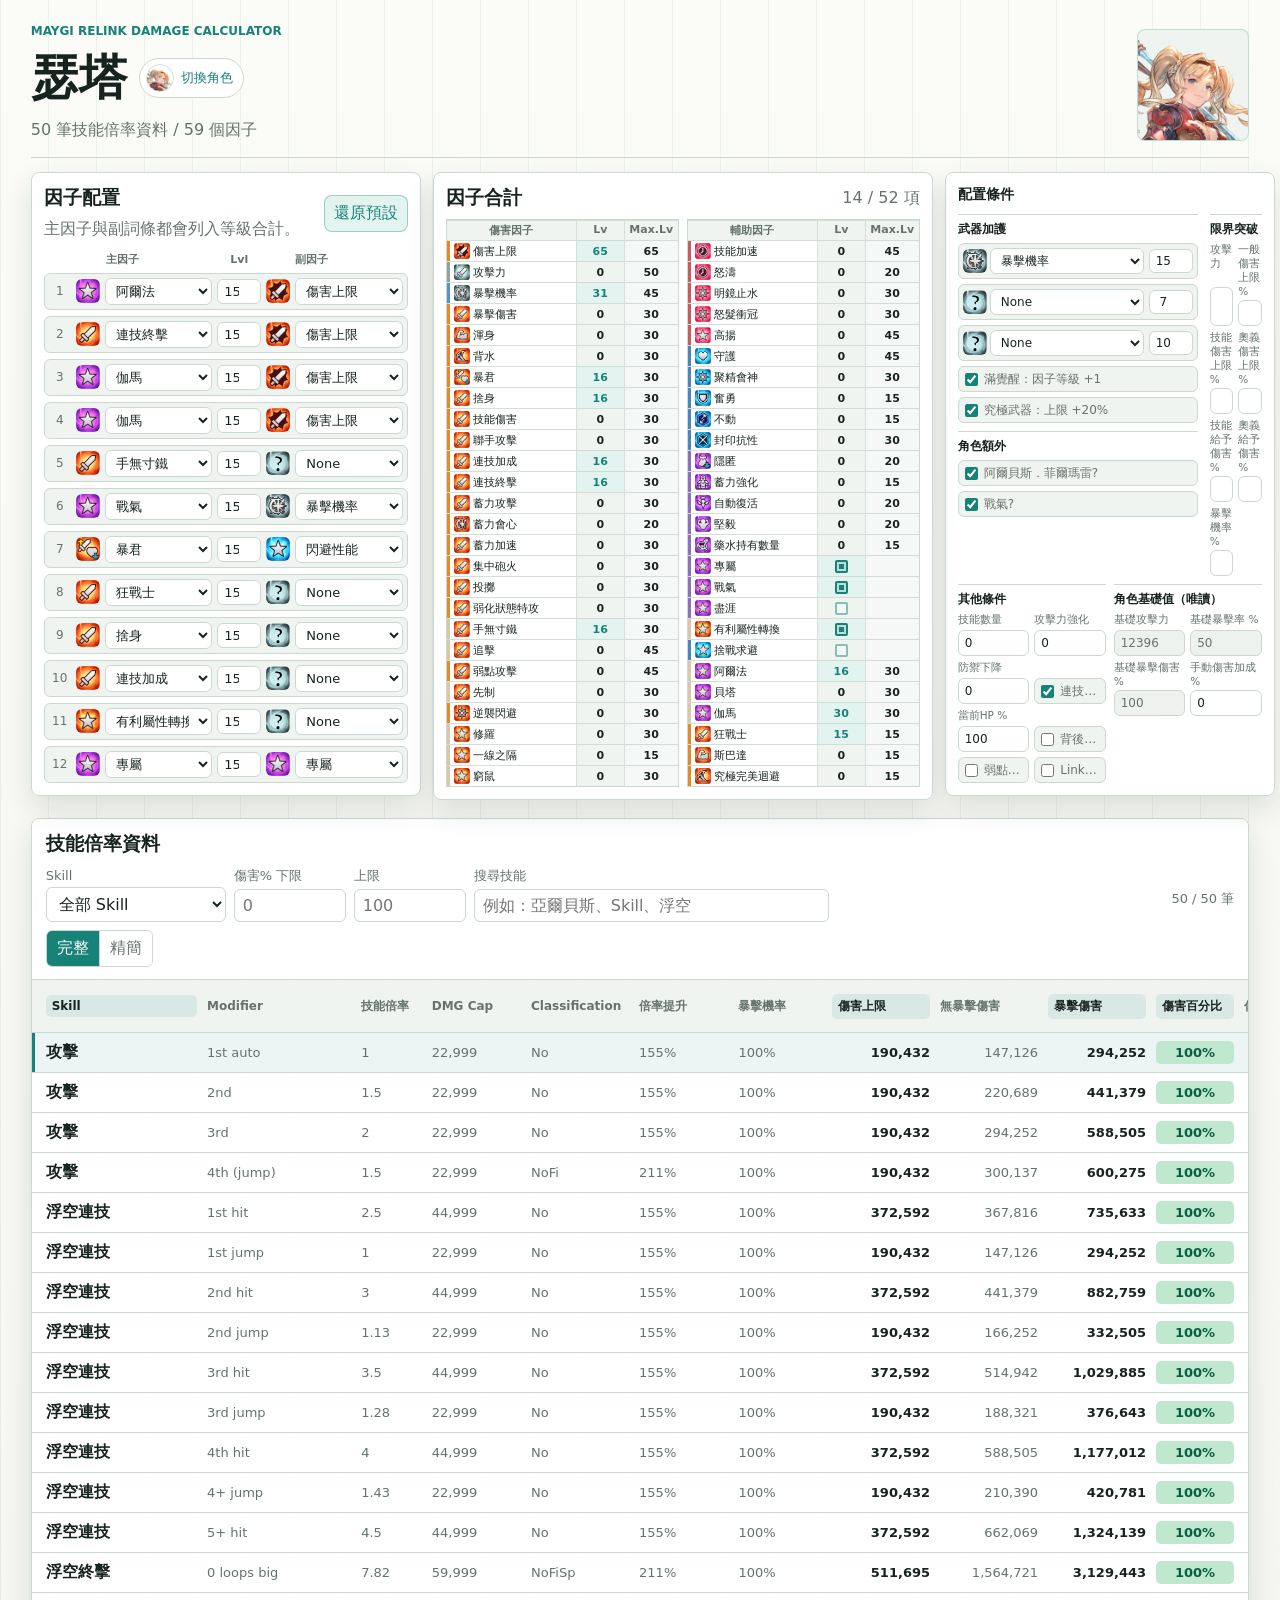
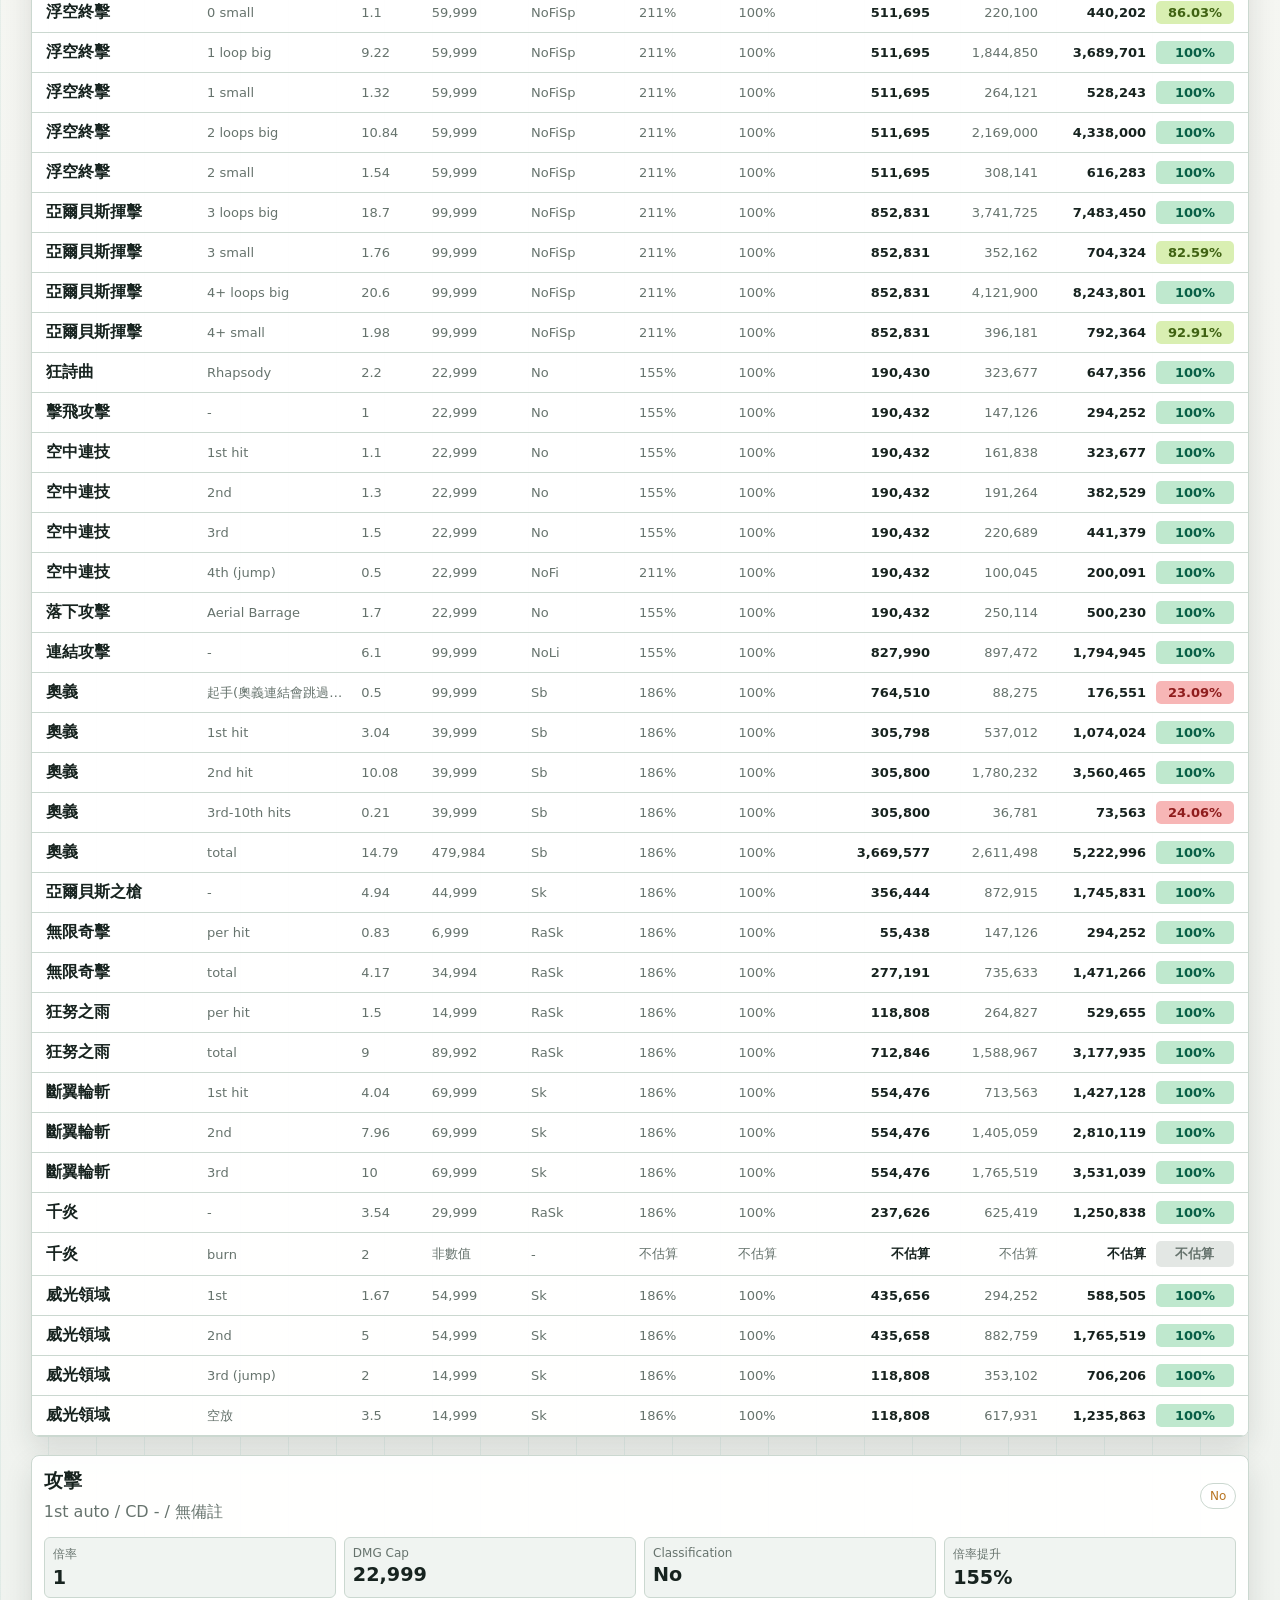
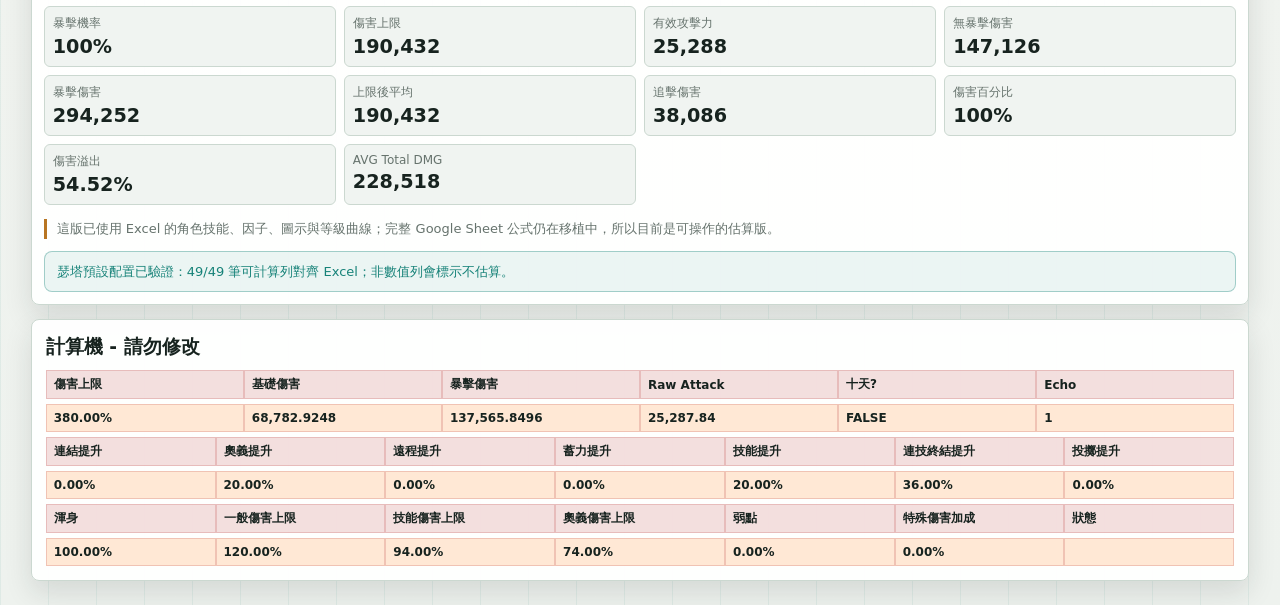
==== index.html @ 7deecaf3 "Initial Relink damage calculator" ====
<!doctype html>
<html lang="zh-Hant">
  <head>
    <meta charset="utf-8" />
    <meta name="viewport" content="width=device-width, initial-scale=1" />
    <title>Relink 傷害計算</title>
    <link rel="stylesheet" href="./styles.css" />
  </head>
  <body>
    <div class="app">
      <main class="main">
        <section class="character-hero">
          <div>
            <p id="sourceMeta" class="eyebrow">Damage Calculator</p>
            <div class="character-title-row">
              <h2 id="characterName">角色</h2>
              <div class="character-picker">
                <button id="characterPickerButton" type="button" aria-expanded="false" aria-haspopup="listbox"></button>
                <div id="characterPickerMenu" class="character-picker-menu" role="listbox"></div>
              </div>
            </div>
            <p id="characterMeta" class="muted"></p>
          </div>
          <img id="characterAvatar" class="hero-avatar" alt="" />
        </section>

        <section class="layout">
          <section class="panel build-panel">
            <div class="panel-head">
              <div>
                <h3>因子配置</h3>
                <p>主因子與副詞條都會列入等級合計。</p>
              </div>
              <button id="resetBuildButton" type="button">還原預設</button>
            </div>
            <div id="sigilSlots" class="sigil-slots"></div>
          </section>

          <section class="panel side-panel">
            <div class="panel-head">
              <h3>配置條件</h3>
            </div>

            <div class="config-column">
              <div class="subsection">
                <h4>武器加護</h4>
                <div id="weaponGrid" class="weapon-grid"></div>
              </div>

              <div class="subsection">
                <h4>角色額外</h4>
                <div id="characterExtraGrid" class="toggle-grid"></div>
              </div>
            </div>

            <div class="config-column">
              <div class="subsection">
                <h4>限界突破</h4>
                <div id="limitBreakGrid" class="form-grid compact"></div>
              </div>
            </div>

            <div class="config-column">
              <div class="subsection">
                <h4>其他條件</h4>
                <div id="otherInputGrid" class="toggle-grid"></div>
              </div>

              <div class="subsection">
                <h4>角色基礎值（唯讀）</h4>
                <div class="base-grid compact">
                  <label class="field">
                    <span>基礎攻擊力</span>
                    <input id="attackInput" type="number" min="0" step="1" value="12396" readonly />
                  </label>
                  <label class="field">
                    <span>基礎暴擊率 %</span>
                    <input id="critRateInput" type="number" min="0" max="100" step="1" value="50" readonly />
                  </label>
                  <label class="field">
                    <span>基礎暴擊傷害 %</span>
                    <input id="critDamageInput" type="number" min="0" step="1" value="100" readonly />
                  </label>
                  <label class="field">
                    <span>手動傷害加成 %</span>
                    <input id="manualDamageInput" type="number" step="1" value="0" />
                  </label>
                </div>
              </div>
            </div>
          </section>

          <section class="panel trait-panel">
            <div class="panel-head">
              <h3>因子合計</h3>
              <span id="traitCount" class="muted"></span>
            </div>
            <div id="traitSummary" class="trait-summary"></div>
          </section>
        </section>

        <section class="panel data-section">
          <div class="section-head">
            <div>
              <h3>技能倍率資料</h3>
              <div class="table-tools">
                <label>
                  <span>Skill</span>
                  <select id="skillFilterSelect"></select>
                </label>
                <label>
                  <span>傷害% 下限</span>
                  <input id="damageMinInput" type="number" min="0" max="100" step="1" placeholder="0" />
                </label>
                <label>
                  <span>上限</span>
                  <input id="damageMaxInput" type="number" min="0" max="100" step="1" placeholder="100" />
                </label>
                <label class="table-search">
                  <span>搜尋技能</span>
                  <input id="searchInput" type="search" placeholder="例如：亞爾貝斯、Skill、浮空" autocomplete="off" />
                </label>
                <div class="segmented" role="group" aria-label="表格模式">
                  <button id="fullTableButton" type="button" class="active">完整</button>
                  <button id="compactTableButton" type="button">精簡</button>
                </div>
              </div>
            </div>
            <span id="rowCount"></span>
          </div>
          <div class="skill-header">
            <span class="col-skill important-col">Skill</span>
            <span class="col-modifier">Modifier</span>
            <span class="col-multiplier">技能倍率</span>
            <span class="col-base-cap">DMG Cap</span>
            <span class="col-class">Classification</span>
            <span class="col-boost">倍率提升</span>
            <span class="col-crit-rate">暴擊機率</span>
            <span class="col-final-cap important-col">傷害上限</span>
            <span class="col-normal">無暴擊傷害</span>
            <span class="col-crit important-col">暴擊傷害</span>
            <span class="col-damage-percent important-col">傷害百分比</span>
            <span class="col-overflow">傷害溢出</span>
            <span class="col-echo">追擊傷害</span>
            <span class="col-total important-col">AVG Total DMG</span>
          </div>
          <div id="skillTable" class="skill-table"></div>
        </section>

        <section class="detail-section">
          <section class="panel result-panel">
            <div class="panel-head">
              <div>
                <h3 id="selectedSkillName">技能</h3>
                <p id="selectedSkillMeta"></p>
              </div>
              <span id="selectedClass" class="badge">-</span>
            </div>
            <div class="result-grid">
              <div><span>倍率</span><strong id="resultMultiplier">-</strong></div>
              <div><span>DMG Cap</span><strong id="resultBaseCap">-</strong></div>
              <div><span>Classification</span><strong id="resultClassification">-</strong></div>
              <div><span>倍率提升</span><strong id="resultMultiplierBoost">-</strong></div>
              <div><span>暴擊機率</span><strong id="resultCritRate">-</strong></div>
              <div><span>傷害上限</span><strong id="resultFinalCap">-</strong></div>
              <div><span>有效攻擊力</span><strong id="resultAttack">-</strong></div>
              <div><span>無暴擊傷害</span><strong id="resultNormal">-</strong></div>
              <div><span>暴擊傷害</span><strong id="resultCrit">-</strong></div>
              <div><span>上限後平均</span><strong id="resultAverage">-</strong></div>
              <div><span>追擊傷害</span><strong id="resultEcho">-</strong></div>
              <div><span>傷害百分比</span><strong id="resultDamagePercent">-</strong></div>
              <div><span>傷害溢出</span><strong id="resultOverflow">-</strong></div>
              <div><span>AVG Total DMG</span><strong id="resultTotal">-</strong></div>
            </div>
            <p class="notice">這版已使用 Excel 的角色技能、因子、圖示與等級曲線；完整 Google Sheet 公式仍在移植中，所以目前是可操作的估算版。</p>
            <p id="verificationNote" class="verification-note"></p>
          </section>

          <section class="panel calculator-panel">
            <div class="panel-head">
              <h3>計算機 - 請勿修改</h3>
            </div>
            <div id="calculatorGrid" class="calculator-grid"></div>
          </section>
        </section>
      </main>
    </div>

    <script src="./data/damage-calculator.js"></script>
    <script src="./app.js"></script>
  </body>
</html>
---- styles.css ----
:root {
  color-scheme: light;
  --bg: #f4f5f1;
  --panel: #ffffff;
  --panel-soft: #f0f4f1;
  --line: #cbd8d0;
  --text: #17231f;
  --muted: #66736d;
  --accent: #168278;
  --accent-soft: #e3f3ef;
  --gold: #b87522;
  --red: #c14d4d;
  --blue: #4779b8;
  --shadow: 0 12px 28px rgba(23, 35, 31, 0.12);
}

* {
  box-sizing: border-box;
}

body {
  margin: 0;
  background:
    linear-gradient(90deg, rgba(22, 130, 120, 0.07) 0 1px, transparent 1px 100%),
    linear-gradient(180deg, #fbfcf7 0%, var(--bg) 48%, #eef2ee 100%);
  background-size: 48px 48px, auto;
  color: var(--text);
  font-family: "Microsoft JhengHei", "PingFang TC", "Noto Sans TC", system-ui, sans-serif;
}

button,
input,
select {
  font: inherit;
}

button,
select {
  cursor: pointer;
}

.app {
  display: grid;
  grid-template-columns: minmax(0, 1fr);
  min-height: 100vh;
}

.sidebar {
  position: sticky;
  top: 0;
  height: 100vh;
  overflow: auto;
  border-right: 1px solid var(--line);
  padding: 22px 14px;
  background: rgba(250, 252, 249, 0.96);
  backdrop-filter: blur(14px);
}

.brand p,
.eyebrow {
  margin: 0 0 8px;
  color: var(--accent);
  font-size: 12px;
  font-weight: 800;
  letter-spacing: 0;
  text-transform: uppercase;
}

.brand h1,
.character-hero h2,
.panel h3,
.panel h4,
.section-head h3 {
  margin: 0;
  letter-spacing: 0;
}

.brand h1 {
  font-size: 28px;
}

.brand span,
.muted,
.panel-head p,
#selectedSkillMeta,
.notice {
  color: var(--muted);
}

.brand span {
  display: block;
  margin-top: 10px;
  font-size: 13px;
  line-height: 1.6;
}

.field {
  display: grid;
  gap: 5px;
  margin-top: 10px;
}

.field span {
  color: var(--muted);
  font-size: 13px;
}

.field input,
.sigil-slot select,
.sigil-slot input {
  width: 100%;
  min-width: 0;
  border: 1px solid var(--line);
  border-radius: 6px;
  padding: 6px 8px;
  color: var(--text);
  background: var(--panel);
  outline: none;
}

.field input[readonly] {
  color: var(--muted);
  background: #eef2ef;
  cursor: default;
}

.field input:focus,
.sigil-slot select:focus,
.sigil-slot input:focus {
  border-color: var(--accent);
  box-shadow: 0 0 0 3px rgba(22, 130, 120, 0.14);
}

.character-option img,
.hero-avatar {
  border: 1px solid rgba(22, 130, 120, 0.22);
  border-radius: 8px;
  background: var(--panel-soft);
  object-fit: cover;
}

.main {
  min-width: 0;
  padding: 24px clamp(16px, 2.4vw, 34px);
}

.character-hero {
  display: grid;
  grid-template-columns: 1fr 112px;
  gap: 18px;
  align-items: end;
  border-bottom: 1px solid var(--line);
  padding-bottom: 16px;
}

.character-hero h2 {
  font-size: clamp(30px, 4vw, 48px);
}

.character-title-row {
  display: flex;
  gap: 12px;
  align-items: center;
  flex-wrap: wrap;
}

.character-picker {
  position: relative;
}

#characterPickerButton {
  display: inline-flex;
  align-items: center;
  gap: 7px;
  border: 1px solid var(--line);
  border-radius: 999px;
  padding: 5px 10px 5px 6px;
  color: var(--accent);
  background: var(--panel);
  font-size: 13px;
}

#characterPickerButton img {
  width: 28px;
  height: 28px;
  border: 1px solid rgba(22, 130, 120, 0.22);
  border-radius: 999px;
  object-fit: cover;
}

.character-picker-menu {
  position: absolute;
  z-index: 20;
  top: calc(100% + 8px);
  left: 0;
  display: none;
  width: 260px;
  max-height: 420px;
  overflow: auto;
  border: 1px solid var(--line);
  border-radius: 8px;
  padding: 6px;
  background: rgba(255, 255, 255, 0.98);
  box-shadow: var(--shadow);
}

.character-picker-menu.open {
  display: grid;
  gap: 5px;
}

.character-option {
  display: grid;
  grid-template-columns: 34px minmax(0, 1fr) auto;
  gap: 8px;
  align-items: center;
  width: 100%;
  border: 1px solid transparent;
  border-radius: 6px;
  padding: 5px 7px 5px 5px;
  color: var(--text);
  background: transparent;
  text-align: left;
}

.character-option:hover,
.character-option.selected {
  border-color: rgba(22, 130, 120, 0.35);
  background: var(--accent-soft);
}

.character-option img {
  width: 34px;
  height: 34px;
}

.character-option strong,
.character-option small {
  display: block;
  overflow: hidden;
  text-overflow: ellipsis;
  white-space: nowrap;
}

.character-option small {
  color: var(--muted);
  font-size: 11px;
}

.character-option .skill-count,
.character-option .verification-badge {
  min-width: 28px;
  border-radius: 999px;
  padding: 2px 6px;
  color: var(--muted);
  background: var(--panel-soft);
  font-size: 11px;
  text-align: center;
}

.character-option .verification-badge {
  min-width: 58px;
  color: #8a5b08;
  background: #fff4db;
  border: 1px solid #ead39d;
}

.character-option.unverified {
  color: #52605e;
}

.character-hero p:last-child {
  margin: 10px 0 0;
}

.hero-avatar {
  justify-self: end;
  width: 112px;
  height: 112px;
}

.layout {
  display: grid;
  grid-template-columns: minmax(390px, 530px) minmax(500px, 620px) minmax(330px, 1fr);
  gap: 12px;
  margin-top: 14px;
  align-items: start;
}

.panel {
  border: 1px solid var(--line);
  border-radius: 8px;
  background: rgba(255, 255, 255, 0.97);
  box-shadow: var(--shadow);
}

.build-panel,
.side-panel,
.result-panel,
.trait-panel {
  padding: 12px;
}

.side-panel {
  display: grid;
  grid-template-columns: 220px minmax(0, 1fr);
  gap: 8px 12px;
  align-content: start;
  align-items: start;
  grid-column: 3;
  grid-row: 1;
  justify-self: start;
  width: min(100%, 930px);
  font-size: 12px;
}

.side-panel .panel-head {
  grid-column: 1 / -1;
  padding-bottom: 2px;
}

.side-panel .config-column:nth-child(2) {
  grid-column: 1;
  grid-row: 2 / span 2;
}

.side-panel .config-column:nth-child(3) {
  grid-column: 2;
  grid-row: 2;
}

.side-panel .config-column:nth-child(4) {
  grid-column: 2;
  grid-row: 3;
  grid-template-columns: minmax(0, 1fr) minmax(0, 1fr);
  gap: 8px 12px;
}

.config-column {
  display: grid;
  align-content: start;
  gap: 8px;
  min-width: 0;
}

.side-panel input,
.side-panel select,
.side-panel .toggle {
  max-width: 100%;
}

.build-panel {
  grid-column: 1;
  grid-row: 1;
  max-width: 530px;
}

.panel-head,
.section-head {
  display: flex;
  justify-content: space-between;
  gap: 14px;
  align-items: center;
}

.panel-head p,
#selectedSkillMeta,
.notice {
  margin: 6px 0 0;
  line-height: 1.55;
}

.panel-head button {
  flex: 0 0 auto;
  border: 1px solid rgba(22, 130, 120, 0.35);
  border-radius: 8px;
  padding: 7px 9px;
  color: var(--accent);
  background: var(--accent-soft);
}

.sigil-slots {
  display: grid;
  gap: 6px;
  margin-top: 10px;
}

.weapon-grid {
  display: grid;
  gap: 5px;
  grid-template-columns: 1fr;
  justify-content: start;
}

.weapon-row {
  display: grid;
  grid-template-columns: 22px minmax(0, 1fr) 44px;
  gap: 5px;
  align-items: center;
  min-height: 31px;
  border: 1px solid var(--line);
  border-radius: 6px;
  padding: 4px;
  background: var(--panel-soft);
}

.weapon-grid > .toggle {
  max-width: none;
}

.weapon-row select,
.weapon-row input {
  width: 100%;
  min-width: 0;
  border: 1px solid var(--line);
  border-radius: 6px;
  padding: 4px 6px;
  color: var(--text);
  background: var(--panel);
  outline: none;
  font-size: 12px;
}

.weapon-row input {
  text-align: center;
}

.sigil-slot {
  display: grid;
  grid-template-columns: 22px 24px minmax(96px, 1fr) 44px 24px minmax(96px, 1fr);
  gap: 5px;
  align-items: center;
  min-height: 33px;
  border: 1px solid var(--line);
  border-radius: 6px;
  padding: 4px;
  background: var(--panel-soft);
  font-size: 13px;
}

.sigil-slot-header {
  display: grid;
  grid-template-columns: 22px 24px minmax(96px, 1fr) 44px 24px minmax(96px, 1fr);
  gap: 5px;
  align-items: center;
  padding: 0 6px;
  color: var(--muted);
  font-size: 11px;
  font-weight: 700;
}

.sigil-slot-header span:nth-child(4) {
  text-align: center;
}

.slot-number {
  color: var(--muted);
  font-size: 12px;
  text-align: center;
}

.sigil-icon,
.trait-row img {
  width: 24px;
  height: 24px;
  border-radius: 6px;
  object-fit: contain;
}

.sigil-slot input {
  text-align: center;
}

.sigil-slot select,
.sigil-slot input {
  padding: 4px 6px;
  font-size: 13px;
}

.form-grid {
  display: grid;
  gap: 8px;
}

.form-grid.compact {
  grid-template-columns: repeat(2, minmax(0, 1fr));
}

.base-grid {
  display: grid;
  gap: 8px;
}

.base-grid.compact {
  grid-template-columns: repeat(2, minmax(0, 1fr));
}

.inline-field {
  margin-top: 0;
}

.subsection {
  border-top: 1px solid var(--line);
  margin-top: 0;
  padding-top: 6px;
}

.subsection h4 {
  margin-bottom: 5px;
  font-size: 12px;
}

.toggle-grid {
  display: grid;
  grid-template-columns: repeat(2, minmax(0, 1fr));
  gap: 6px;
}

.side-panel .form-grid.compact,
.side-panel .base-grid.compact {
  grid-template-columns: repeat(2, minmax(96px, 1fr));
  gap: 5px;
}

.side-panel .config-column:nth-child(3) .form-grid.compact {
  grid-template-columns: repeat(4, minmax(0, 1fr));
}

.side-panel .toggle-grid {
  grid-template-columns: repeat(2, minmax(96px, 1fr));
  gap: 5px;
  align-items: end;
  justify-content: stretch;
}

.side-panel .field {
  gap: 3px;
  margin-top: 0;
}

.side-panel .field span {
  font-size: 10.5px;
}

.side-panel .field input {
  min-height: 26px;
  padding: 3px 6px;
  font-size: 12px;
}

.side-panel .toggle span {
  white-space: nowrap;
}

.toggle {
  display: flex;
  align-items: center;
  gap: 6px;
  min-height: 26px;
  border: 1px solid var(--line);
  border-radius: 6px;
  padding: 3px 6px;
  color: var(--muted);
  background: var(--panel-soft);
  font-size: 12px;
}

.toggle span {
  min-width: 0;
  overflow: hidden;
  line-height: 1.2;
  text-overflow: ellipsis;
  white-space: nowrap;
}

.side-panel .subsection {
  min-width: 0;
  max-width: none;
}

.toggle input {
  flex: 0 0 auto;
  width: 13px;
  height: 13px;
  margin: 0;
  accent-color: var(--accent);
}

#characterExtraGrid {
  grid-template-columns: 1fr;
}

#characterExtraGrid .toggle span {
  overflow: visible;
  text-overflow: clip;
}

.result-panel {
  grid-column: 1 / -1;
}

.calculator-panel {
  grid-column: 1 / -1;
  padding: 14px;
}

.badge {
  flex: 0 0 auto;
  border: 1px solid var(--line);
  border-radius: 999px;
  padding: 5px 9px;
  color: var(--gold);
  background: var(--panel);
  font-size: 12px;
  white-space: nowrap;
}

.result-grid {
  display: grid;
  grid-template-columns: repeat(4, minmax(0, 1fr));
  gap: 8px;
  margin-top: 12px;
}

.result-grid div {
  min-width: 0;
  border: 1px solid var(--line);
  border-radius: 6px;
  padding: 8px;
  background: var(--panel-soft);
}

.result-grid span {
  display: block;
  color: var(--muted);
  font-size: 12px;
}

.result-grid strong {
  display: block;
  overflow: hidden;
  margin-top: 3px;
  font-size: clamp(15px, 1.5vw, 20px);
  text-overflow: ellipsis;
  white-space: nowrap;
}

.notice {
  border-left: 3px solid var(--gold);
  margin-top: 14px;
  padding-left: 10px;
  font-size: 13px;
}

.verification-note {
  border: 1px solid var(--line);
  border-radius: 8px;
  margin: 12px 0 0;
  padding: 10px 12px;
  color: var(--muted);
  background: var(--panel-soft);
  font-size: 13px;
  line-height: 1.5;
}

.verification-note[data-status="verified"] {
  border-color: rgba(22, 130, 120, 0.35);
  color: var(--accent);
  background: rgba(22, 130, 120, 0.08);
}

.verification-note[data-status="partial"] {
  border-color: rgba(184, 117, 34, 0.35);
  color: #7d551d;
  background: rgba(184, 117, 34, 0.08);
}

.trait-panel {
  grid-column: 2;
  grid-row: 1;
  align-self: start;
  max-width: 620px;
}

.calculator-grid {
  display: grid;
  gap: 5px;
  margin-top: 10px;
  overflow-x: auto;
}

.calculator-label-row,
.calculator-value-row {
  display: grid;
  grid-auto-columns: minmax(104px, 1fr);
  grid-auto-flow: column;
  min-width: max-content;
}

.calculator-label-row span,
.calculator-value-row strong {
  min-height: 28px;
  border: 1px solid rgba(193, 77, 77, 0.24);
  padding: 5px 7px;
  font-size: 12px;
}

.calculator-label-row span {
  display: flex;
  align-items: center;
  color: var(--text);
  background: rgba(193, 77, 77, 0.18);
  font-weight: 700;
}

.calculator-value-row strong {
  display: flex;
  align-items: center;
  color: var(--text);
  background: rgba(255, 229, 206, 0.86);
  font-weight: 600;
  white-space: nowrap;
}

.trait-summary {
  display: grid;
  grid-template-columns: repeat(2, minmax(0, 1fr));
  gap: 8px;
  max-height: 580px;
  margin-top: 8px;
  overflow: auto;
}

.trait-table-wrap {
  min-width: 0;
}

.trait-table-wrap h4 {
  border: 1px solid var(--line);
  border-bottom: 0;
  padding: 4px 6px;
  color: var(--text);
  background: var(--accent-soft);
  font-size: 12px;
  font-weight: 800;
  text-align: center;
}

.trait-table {
  display: grid;
  min-width: 0;
  border: 1px solid var(--line);
  background: var(--panel);
  font-size: 11px;
}

.trait-table-header,
.trait-table-row {
  display: grid;
  grid-template-columns: minmax(0, 1fr) 48px 54px;
  min-width: 0;
  position: relative;
}

.trait-table-row::before {
  position: absolute;
  top: 1px;
  bottom: 0;
  left: 0;
  width: 3px;
  background: var(--trait-color, var(--line));
  content: "";
}

.trait-table-header span,
.trait-table-row > span,
.trait-table-row > strong,
.trait-table-row > em {
  min-width: 0;
  min-height: 18px;
  border-top: 1px solid rgba(203, 216, 208, 0.82);
  border-left: 1px solid rgba(203, 216, 208, 0.7);
  padding: 2px 4px;
}

.trait-table-header span:first-child,
.trait-table-row > span:first-child {
  border-left: 0;
}

.trait-table-header span {
  color: var(--muted);
  background: var(--panel-soft);
  font-weight: 700;
  text-align: center;
}

.trait-table-row > strong,
.trait-table-row > em {
  display: flex;
  align-items: center;
  justify-content: center;
  color: var(--text);
  background: rgba(244, 248, 245, 0.9);
  font-style: normal;
  font-weight: 600;
}

.trait-table-row > strong {
  background: rgba(240, 244, 241, 0.96);
}

.trait-table-row.active > strong {
  color: var(--accent);
  background: var(--accent-soft);
}

.trait-name {
  display: flex;
  align-items: center;
  gap: 3px;
  overflow: hidden;
  padding-left: 7px !important;
  color: var(--text);
  background: rgba(255, 255, 255, 0.88);
}

.trait-name img {
  flex: 0 0 auto;
  width: 16px;
  height: 16px;
  border-radius: 3px;
  object-fit: contain;
}

.trait-name span {
  min-width: 0;
  overflow: hidden;
  text-overflow: ellipsis;
  white-space: nowrap;
}

.trait-check {
  display: inline-flex;
  width: 13px;
  height: 13px;
  border: 2px solid rgba(22, 130, 120, 0.5);
  border-radius: 2px;
  background: rgba(255, 255, 255, 0.36);
}

.trait-check.checked {
  border-color: var(--accent);
  background: var(--accent);
  box-shadow: inset 0 0 0 2px rgba(255, 255, 255, 0.72);
}

.trait-kind-orange {
  --trait-color: #e28b27;
}

.trait-kind-gray {
  --trait-color: #8fa4a0;
}

.trait-kind-crit {
  --trait-color: #5793c3;
}

.trait-kind-red {
  --trait-color: #c95b5f;
}

.trait-kind-blue {
  --trait-color: #4e86b9;
}

.trait-kind-purple {
  --trait-color: #8b72bb;
}

.trait-kind-none {
  --trait-color: #d8c7a8;
}

.trait-row {
  display: grid;
  grid-template-columns: 26px minmax(0, 1fr) auto auto;
  gap: 6px;
  align-items: center;
  border: 1px solid var(--line);
  border-radius: 6px;
  padding: 4px 6px;
  background: var(--panel-soft);
  font-size: 13px;
}

.trait-row span {
  min-width: 0;
  overflow: hidden;
  text-overflow: ellipsis;
  white-space: nowrap;
}

.trait-row strong {
  color: var(--accent);
  font-size: 13px;
}

.trait-row em {
  color: var(--muted);
  font-size: 13px;
  font-style: normal;
  white-space: nowrap;
}

.data-section {
  margin-top: 18px;
  overflow-x: auto;
  overflow-y: hidden;
}

.detail-section {
  display: grid;
  grid-template-columns: minmax(0, 1fr);
  gap: 14px;
  margin-top: 18px;
}

.section-head {
  padding: 12px 14px;
  border-bottom: 1px solid var(--line);
}

.section-head span {
  color: var(--muted);
  font-size: 13px;
}

.table-tools {
  display: flex;
  flex-wrap: wrap;
  gap: 8px;
  align-items: end;
  margin-top: 10px;
}

.table-tools label {
  display: grid;
  gap: 4px;
  min-width: 112px;
}

.table-tools label:first-child {
  min-width: 180px;
}

.table-tools .table-search {
  flex: 1 1 280px;
  max-width: 460px;
  min-width: 240px;
}

.table-tools select,
.table-tools input {
  width: 100%;
  border: 1px solid var(--line);
  border-radius: 6px;
  padding: 6px 8px;
  color: var(--text);
  background: var(--panel);
  outline: none;
}

.segmented {
  display: inline-flex;
  border: 1px solid var(--line);
  border-radius: 6px;
  overflow: hidden;
}

.segmented button {
  border: 0;
  padding: 7px 10px;
  color: var(--muted);
  background: var(--panel);
}

.segmented button + button {
  border-left: 1px solid var(--line);
}

.segmented button.active {
  color: #fff;
  background: var(--accent);
}

.skill-header,
.skill-row {
  display: grid;
  grid-template-columns:
    minmax(116px, 1.05fr)
    minmax(116px, 1fr)
    0.42fr
    0.62fr
    0.68fr
    0.62fr
    0.58fr
    0.68fr
    0.68fr
    0.68fr
    0.54fr
    0.54fr
    0.64fr
    0.72fr;
  gap: 10px;
  align-items: center;
  min-width: 1520px;
}

.data-section.compact-mode .skill-header,
.data-section.compact-mode .skill-row {
  grid-template-columns:
    minmax(140px, 1.2fr)
    minmax(120px, 1fr)
    0.72fr
    0.76fr
    0.74fr
    0.72fr
    0.84fr;
  min-width: 980px;
}

.data-section.compact-mode .col-multiplier,
.data-section.compact-mode .col-base-cap,
.data-section.compact-mode .col-class,
.data-section.compact-mode .col-boost,
.data-section.compact-mode .col-crit-rate,
.data-section.compact-mode .col-normal,
.data-section.compact-mode .col-overflow {
  display: none;
}

.skill-header {
  border-bottom: 1px solid var(--line);
  padding: 8px 14px;
  color: var(--muted);
  background: var(--panel-soft);
  font-size: 12px;
  font-weight: 700;
}

.skill-header .important-col {
  color: var(--text);
  background: rgba(22, 130, 120, 0.1);
  border-radius: 5px;
  padding: 4px 6px;
}

.skill-table {
  display: grid;
}

.skill-row {
  border: 0;
  border-bottom: 1px solid var(--line);
  padding: 8px 14px;
  color: var(--text);
  background: transparent;
  text-align: left;
}

.skill-row:hover,
.skill-row.active {
  background: rgba(22, 130, 120, 0.08);
}

.skill-row.active {
  box-shadow: inset 3px 0 0 var(--accent);
}

.skill-row strong,
.skill-row span {
  min-width: 0;
  overflow: hidden;
  text-overflow: ellipsis;
  white-space: nowrap;
}

.skill-row span {
  color: var(--muted);
  font-size: 13px;
}

.metric-cell {
  text-align: right;
  font-variant-numeric: tabular-nums;
}

.important-cell {
  color: var(--text) !important;
  font-weight: 700;
}

.damage-percent {
  border-radius: 5px;
  padding: 4px 6px;
  text-align: center;
  font-weight: 800;
}

.cap-100 {
  color: #085f46 !important;
  background: #bfe8ce;
}

.cap-80 {
  color: #3f6212 !important;
  background: #d9efb2;
}

.cap-60 {
  color: #7a5800 !important;
  background: #ffe08a;
}

.cap-40 {
  color: #8a3d05 !important;
  background: #ffc078;
}

.cap-low {
  color: #8f1d1d !important;
  background: #f7b6b6;
}

.cap-na {
  color: var(--muted) !important;
  background: #e3e7e4;
}

.empty-state {
  border: 1px dashed var(--line);
  border-radius: 8px;
  margin: 12px 0;
  padding: 22px;
  color: var(--muted);
  text-align: center;
}

.compact-empty {
  grid-column: 1 / -1;
  margin: 0;
  padding: 14px;
  font-size: 13px;
}

@media (max-width: 1180px) {
  .layout {
    grid-template-columns: 1fr;
  }

  .result-panel,
  .calculator-panel,
  .trait-panel,
  .side-panel,
  .build-panel {
    grid-column: auto;
    grid-row: auto;
    max-width: none;
  }

  .side-panel {
    grid-template-columns: repeat(2, minmax(0, 1fr));
    width: 100%;
  }

  .side-panel .config-column:nth-child(4) {
    padding-top: 0;
  }

  .side-panel .form-grid.compact,
  .side-panel .base-grid.compact,
  .side-panel .toggle-grid {
    grid-template-columns: repeat(2, minmax(0, 1fr));
  }

  .side-panel .config-column:nth-child(3) .form-grid.compact {
    grid-template-columns: repeat(2, minmax(0, 1fr));
  }
}

@media (max-width: 1780px) and (min-width: 1181px) {
  .side-panel {
    grid-template-columns: minmax(176px, 240px) minmax(0, 1fr);
    width: 100%;
  }

  .side-panel .config-column:nth-child(4) {
    grid-column: 1 / -1;
    grid-template-columns: repeat(2, minmax(0, 1fr));
    gap: 8px;
    padding-top: 0;
  }

  .side-panel .form-grid.compact,
  .side-panel .base-grid.compact,
  .side-panel .toggle-grid {
    grid-template-columns: repeat(2, minmax(0, 1fr));
  }

  .side-panel .config-column:nth-child(3) .form-grid.compact {
    grid-template-columns: repeat(2, minmax(0, 1fr));
  }
}

@media (max-width: 880px) {
  .character-hero {
    grid-template-columns: 1fr;
  }

  .sidebar {
    position: static;
    height: auto;
  }

  .hero-avatar {
    justify-self: start;
  }

  .sigil-slot {
    grid-template-columns: 24px 32px 1fr 70px;
  }

  .sigil-slot-header {
    grid-template-columns: 24px 32px 1fr 70px;
  }

  .sigil-slot-header span:nth-child(5),
  .sigil-slot-header span:nth-child(6) {
    display: none;
  }

  .sub-sigil-icon {
    grid-column: 2;
  }

  .sigil-sub {
    grid-column: 3 / -1;
  }

  .result-grid,
  .form-grid.compact,
  .base-grid.compact,
  .toggle-grid {
    grid-template-columns: 1fr 1fr;
  }

  .skill-header {
    display: none;
  }

  .skill-row {
    grid-template-columns: 1fr 1fr;
  }
}

@media (max-width: 560px) {
  .main,
  .sidebar {
    padding: 20px 14px;
  }

  .result-grid,
  .form-grid.compact,
  .base-grid.compact,
  .toggle-grid {
    grid-template-columns: 1fr;
  }
}
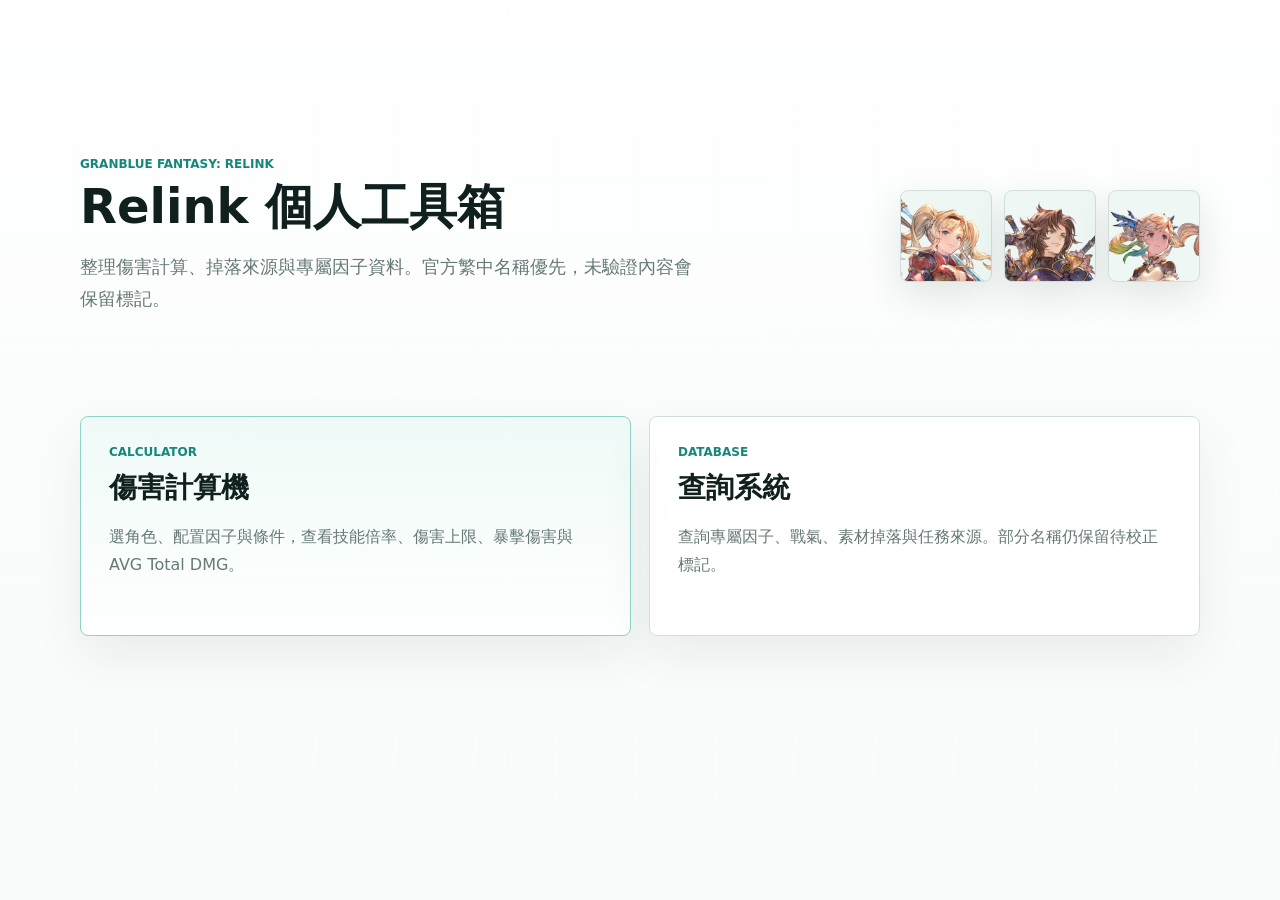
==== commit 489ceea2: "Add home page and query section" ====
--- a/index.html
+++ b/index.html
@@ -3,190 +3,37 @@
   <head>
     <meta charset="utf-8" />
     <meta name="viewport" content="width=device-width, initial-scale=1" />
-    <title>Relink 傷害計算</title>
-    <link rel="stylesheet" href="./styles.css" />
+    <title>Relink 個人工具箱</title>
+    <link rel="stylesheet" href="./home.css" />
   </head>
   <body>
-    <div class="app">
-      <main class="main">
-        <section class="character-hero">
-          <div>
-            <p id="sourceMeta" class="eyebrow">Damage Calculator</p>
-            <div class="character-title-row">
-              <h2 id="characterName">角色</h2>
-              <div class="character-picker">
-                <button id="characterPickerButton" type="button" aria-expanded="false" aria-haspopup="listbox"></button>
-                <div id="characterPickerMenu" class="character-picker-menu" role="listbox"></div>
-              </div>
-            </div>
-            <p id="characterMeta" class="muted"></p>
-          </div>
-          <img id="characterAvatar" class="hero-avatar" alt="" />
-        </section>
+    <main class="home-shell">
+      <section class="hero">
+        <div>
+          <p class="eyebrow">Granblue Fantasy: Relink</p>
+          <h1>Relink 個人工具箱</h1>
+          <p class="subtitle">整理傷害計算、掉落來源與專屬因子資料。官方繁中名稱優先，未驗證內容會保留標記。</p>
+        </div>
+        <div class="portrait-strip" aria-hidden="true">
+          <img src="./damage/assets/characters/zeta.png" alt="" />
+          <img src="./damage/assets/characters/lancelot.png" alt="" />
+          <img src="./damage/assets/characters/io.png" alt="" />
+        </div>
+      </section>
 
-        <section class="layout">
-          <section class="panel build-panel">
-            <div class="panel-head">
-              <div>
-                <h3>因子配置</h3>
-                <p>主因子與副詞條都會列入等級合計。</p>
-              </div>
-              <button id="resetBuildButton" type="button">還原預設</button>
-            </div>
-            <div id="sigilSlots" class="sigil-slots"></div>
-          </section>
+      <section class="tool-grid" aria-label="工具分頁">
+        <a class="tool-card primary" href="./damage/">
+          <span class="tool-kicker">Calculator</span>
+          <strong>傷害計算機</strong>
+          <span>選角色、配置因子與條件，查看技能倍率、傷害上限、暴擊傷害與 AVG Total DMG。</span>
+        </a>
 
-          <section class="panel side-panel">
-            <div class="panel-head">
-              <h3>配置條件</h3>
-            </div>
-
-            <div class="config-column">
-              <div class="subsection">
-                <h4>武器加護</h4>
-                <div id="weaponGrid" class="weapon-grid"></div>
-              </div>
-
-              <div class="subsection">
-                <h4>角色額外</h4>
-                <div id="characterExtraGrid" class="toggle-grid"></div>
-              </div>
-            </div>
-
-            <div class="config-column">
-              <div class="subsection">
-                <h4>限界突破</h4>
-                <div id="limitBreakGrid" class="form-grid compact"></div>
-              </div>
-            </div>
-
-            <div class="config-column">
-              <div class="subsection">
-                <h4>其他條件</h4>
-                <div id="otherInputGrid" class="toggle-grid"></div>
-              </div>
-
-              <div class="subsection">
-                <h4>角色基礎值（唯讀）</h4>
-                <div class="base-grid compact">
-                  <label class="field">
-                    <span>基礎攻擊力</span>
-                    <input id="attackInput" type="number" min="0" step="1" value="12396" readonly />
-                  </label>
-                  <label class="field">
-                    <span>基礎暴擊率 %</span>
-                    <input id="critRateInput" type="number" min="0" max="100" step="1" value="50" readonly />
-                  </label>
-                  <label class="field">
-                    <span>基礎暴擊傷害 %</span>
-                    <input id="critDamageInput" type="number" min="0" step="1" value="100" readonly />
-                  </label>
-                  <label class="field">
-                    <span>手動傷害加成 %</span>
-                    <input id="manualDamageInput" type="number" step="1" value="0" />
-                  </label>
-                </div>
-              </div>
-            </div>
-          </section>
-
-          <section class="panel trait-panel">
-            <div class="panel-head">
-              <h3>因子合計</h3>
-              <span id="traitCount" class="muted"></span>
-            </div>
-            <div id="traitSummary" class="trait-summary"></div>
-          </section>
-        </section>
-
-        <section class="panel data-section">
-          <div class="section-head">
-            <div>
-              <h3>技能倍率資料</h3>
-              <div class="table-tools">
-                <label>
-                  <span>Skill</span>
-                  <select id="skillFilterSelect"></select>
-                </label>
-                <label>
-                  <span>傷害% 下限</span>
-                  <input id="damageMinInput" type="number" min="0" max="100" step="1" placeholder="0" />
-                </label>
-                <label>
-                  <span>上限</span>
-                  <input id="damageMaxInput" type="number" min="0" max="100" step="1" placeholder="100" />
-                </label>
-                <label class="table-search">
-                  <span>搜尋技能</span>
-                  <input id="searchInput" type="search" placeholder="例如：亞爾貝斯、Skill、浮空" autocomplete="off" />
-                </label>
-                <div class="segmented" role="group" aria-label="表格模式">
-                  <button id="fullTableButton" type="button" class="active">完整</button>
-                  <button id="compactTableButton" type="button">精簡</button>
-                </div>
-              </div>
-            </div>
-            <span id="rowCount"></span>
-          </div>
-          <div class="skill-header">
-            <span class="col-skill important-col">Skill</span>
-            <span class="col-modifier">Modifier</span>
-            <span class="col-multiplier">技能倍率</span>
-            <span class="col-base-cap">DMG Cap</span>
-            <span class="col-class">Classification</span>
-            <span class="col-boost">倍率提升</span>
-            <span class="col-crit-rate">暴擊機率</span>
-            <span class="col-final-cap important-col">傷害上限</span>
-            <span class="col-normal">無暴擊傷害</span>
-            <span class="col-crit important-col">暴擊傷害</span>
-            <span class="col-damage-percent important-col">傷害百分比</span>
-            <span class="col-overflow">傷害溢出</span>
-            <span class="col-echo">追擊傷害</span>
-            <span class="col-total important-col">AVG Total DMG</span>
-          </div>
-          <div id="skillTable" class="skill-table"></div>
-        </section>
-
-        <section class="detail-section">
-          <section class="panel result-panel">
-            <div class="panel-head">
-              <div>
-                <h3 id="selectedSkillName">技能</h3>
-                <p id="selectedSkillMeta"></p>
-              </div>
-              <span id="selectedClass" class="badge">-</span>
-            </div>
-            <div class="result-grid">
-              <div><span>倍率</span><strong id="resultMultiplier">-</strong></div>
-              <div><span>DMG Cap</span><strong id="resultBaseCap">-</strong></div>
-              <div><span>Classification</span><strong id="resultClassification">-</strong></div>
-              <div><span>倍率提升</span><strong id="resultMultiplierBoost">-</strong></div>
-              <div><span>暴擊機率</span><strong id="resultCritRate">-</strong></div>
-              <div><span>傷害上限</span><strong id="resultFinalCap">-</strong></div>
-              <div><span>有效攻擊力</span><strong id="resultAttack">-</strong></div>
-              <div><span>無暴擊傷害</span><strong id="resultNormal">-</strong></div>
-              <div><span>暴擊傷害</span><strong id="resultCrit">-</strong></div>
-              <div><span>上限後平均</span><strong id="resultAverage">-</strong></div>
-              <div><span>追擊傷害</span><strong id="resultEcho">-</strong></div>
-              <div><span>傷害百分比</span><strong id="resultDamagePercent">-</strong></div>
-              <div><span>傷害溢出</span><strong id="resultOverflow">-</strong></div>
-              <div><span>AVG Total DMG</span><strong id="resultTotal">-</strong></div>
-            </div>
-            <p class="notice">這版已使用 Excel 的角色技能、因子、圖示與等級曲線；完整 Google Sheet 公式仍在移植中，所以目前是可操作的估算版。</p>
-            <p id="verificationNote" class="verification-note"></p>
-          </section>
-
-          <section class="panel calculator-panel">
-            <div class="panel-head">
-              <h3>計算機 - 請勿修改</h3>
-            </div>
-            <div id="calculatorGrid" class="calculator-grid"></div>
-          </section>
-        </section>
-      </main>
-    </div>
-
-    <script src="./data/damage-calculator.js"></script>
-    <script src="./app.js"></script>
+        <a class="tool-card" href="./query/">
+          <span class="tool-kicker">Database</span>
+          <strong>查詢系統</strong>
+          <span>查詢專屬因子、戰氣、素材掉落與任務來源。部分名稱仍保留待校正標記。</span>
+        </a>
+      </section>
+    </main>
   </body>
 </html>
--- a/home.css
+++ b/home.css
@@ -0,0 +1,166 @@
+:root {
+  color-scheme: light;
+  --ink: #10201f;
+  --muted: #667977;
+  --line: #cfe0dc;
+  --panel: rgba(255, 255, 255, 0.88);
+  --accent: #15877a;
+  --accent-strong: #0b6f64;
+  --soft: #eef7f4;
+  font-family: "Segoe UI", "Noto Sans TC", system-ui, sans-serif;
+}
+
+* {
+  box-sizing: border-box;
+}
+
+body {
+  min-height: 100vh;
+  margin: 0;
+  color: var(--ink);
+  background:
+    linear-gradient(rgba(255, 255, 255, 0.9), rgba(247, 251, 249, 0.94)),
+    repeating-linear-gradient(90deg, transparent 0 79px, rgba(21, 135, 122, 0.11) 80px),
+    repeating-linear-gradient(0deg, transparent 0 79px, rgba(21, 135, 122, 0.08) 80px),
+    #f7fbf9;
+}
+
+a {
+  color: inherit;
+  text-decoration: none;
+}
+
+.home-shell {
+  width: min(1120px, calc(100vw - 40px));
+  margin: 0 auto;
+  padding: 56px 0;
+}
+
+.hero {
+  display: grid;
+  grid-template-columns: minmax(0, 1fr) auto;
+  gap: 40px;
+  align-items: center;
+  min-height: 360px;
+}
+
+.eyebrow,
+.tool-kicker {
+  margin: 0 0 10px;
+  color: var(--accent);
+  font-size: 12px;
+  font-weight: 800;
+  letter-spacing: 0;
+  text-transform: uppercase;
+}
+
+h1 {
+  margin: 0;
+  font-size: 48px;
+  line-height: 1.08;
+}
+
+.subtitle {
+  max-width: 620px;
+  margin: 18px 0 0;
+  color: var(--muted);
+  font-size: 18px;
+  line-height: 1.8;
+}
+
+.portrait-strip {
+  display: grid;
+  grid-template-columns: repeat(3, 92px);
+  gap: 12px;
+}
+
+.portrait-strip img {
+  width: 92px;
+  height: 92px;
+  border: 1px solid var(--line);
+  border-radius: 8px;
+  object-fit: cover;
+  background: var(--soft);
+  box-shadow: 0 14px 36px rgba(21, 64, 59, 0.12);
+}
+
+.tool-grid {
+  display: grid;
+  grid-template-columns: repeat(2, minmax(0, 1fr));
+  gap: 18px;
+}
+
+.tool-card {
+  display: grid;
+  min-height: 220px;
+  padding: 28px;
+  border: 1px solid var(--line);
+  border-radius: 8px;
+  background: var(--panel);
+  box-shadow: 0 20px 50px rgba(21, 64, 59, 0.08);
+  align-content: start;
+  transition:
+    border-color 160ms ease,
+    transform 160ms ease,
+    box-shadow 160ms ease;
+}
+
+.tool-card:hover,
+.tool-card:focus-visible {
+  border-color: #76bdb5;
+  transform: translateY(-2px);
+  box-shadow: 0 24px 58px rgba(21, 64, 59, 0.13);
+  outline: none;
+}
+
+.tool-card strong {
+  display: block;
+  margin-bottom: 16px;
+  font-size: 28px;
+}
+
+.tool-card span:last-child {
+  color: var(--muted);
+  font-size: 16px;
+  line-height: 1.75;
+}
+
+.tool-card.primary {
+  border-color: #8ed2ca;
+  background: linear-gradient(180deg, rgba(238, 250, 247, 0.94), rgba(255, 255, 255, 0.92));
+}
+
+@media (max-width: 760px) {
+  .home-shell {
+    width: min(100vw - 28px, 560px);
+    padding: 34px 0;
+  }
+
+  .hero {
+    grid-template-columns: 1fr;
+    gap: 24px;
+    min-height: auto;
+  }
+
+  h1 {
+    font-size: 36px;
+  }
+
+  .subtitle {
+    font-size: 16px;
+  }
+
+  .portrait-strip {
+    grid-template-columns: repeat(3, minmax(0, 1fr));
+  }
+
+  .portrait-strip img {
+    width: 100%;
+    height: auto;
+    aspect-ratio: 1;
+  }
+
+  .tool-grid {
+    grid-template-columns: 1fr;
+  }
+}
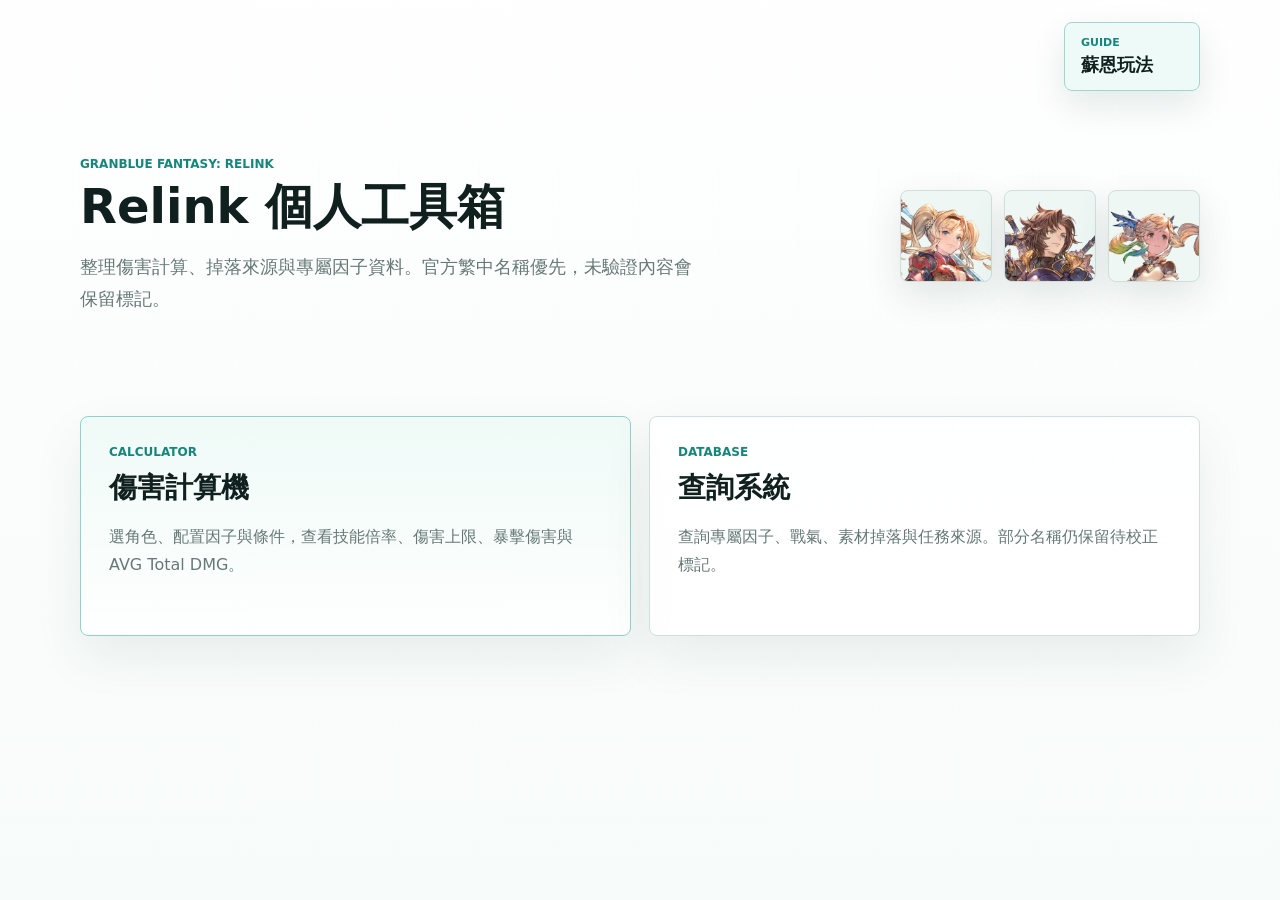
==== commit 9746254f: "Add Tweyen guide link" ====
--- a/index.html
+++ b/index.html
@@ -8,6 +8,11 @@
   </head>
   <body>
     <main class="home-shell">
+      <a class="guide-corner" href="./guides/tweyen-guide.html">
+        <span>Guide</span>
+        <strong>蘇恩玩法</strong>
+      </a>
+
       <section class="hero">
         <div>
           <p class="eyebrow">Granblue Fantasy: Relink</p>
--- a/home.css
+++ b/home.css
@@ -31,9 +31,47 @@
 }
 
 .home-shell {
+  position: relative;
   width: min(1120px, calc(100vw - 40px));
   margin: 0 auto;
   padding: 56px 0;
+}
+
+.guide-corner {
+  position: absolute;
+  top: 22px;
+  right: 0;
+  display: grid;
+  gap: 4px;
+  min-width: 136px;
+  padding: 13px 16px;
+  border: 1px solid #9fd6cf;
+  border-radius: 8px;
+  background: rgba(238, 250, 247, 0.95);
+  box-shadow: 0 14px 34px rgba(21, 64, 59, 0.11);
+  transition:
+    border-color 160ms ease,
+    transform 160ms ease,
+    box-shadow 160ms ease;
+}
+
+.guide-corner:hover,
+.guide-corner:focus-visible {
+  border-color: #53aaa0;
+  transform: translateY(-2px);
+  box-shadow: 0 18px 42px rgba(21, 64, 59, 0.16);
+  outline: none;
+}
+
+.guide-corner span {
+  color: var(--accent);
+  font-size: 11px;
+  font-weight: 800;
+  text-transform: uppercase;
+}
+
+.guide-corner strong {
+  font-size: 18px;
 }
 
 .hero {
@@ -136,6 +174,12 @@
     padding: 34px 0;
   }
 
+  .guide-corner {
+    position: static;
+    margin-bottom: 22px;
+    min-width: 0;
+  }
+
   .hero {
     grid-template-columns: 1fr;
     gap: 24px;
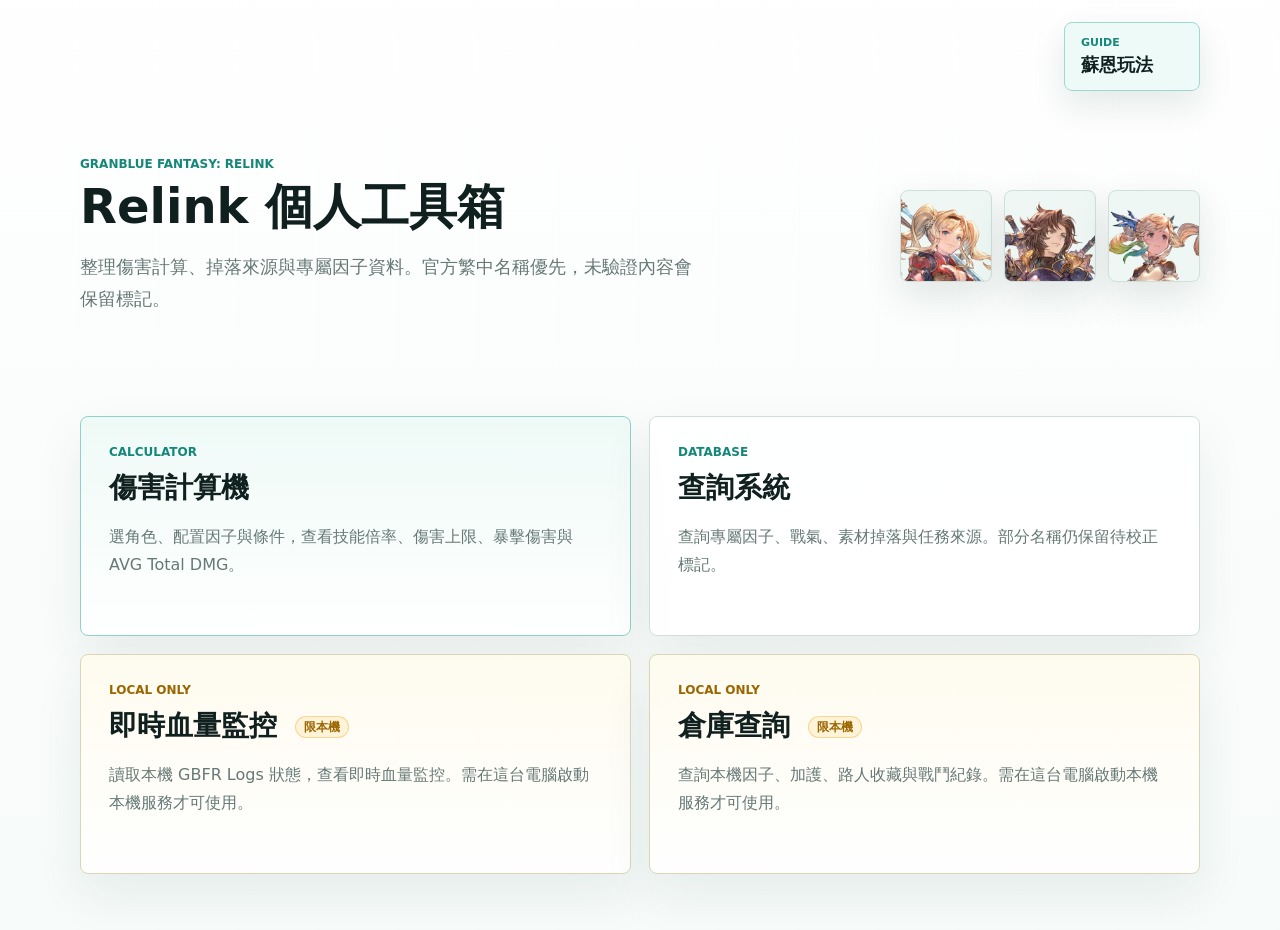
==== commit 8afd89b5: "Add local tool links to homepage" ====
--- a/index.html
+++ b/index.html
@@ -38,6 +38,18 @@
           <strong>查詢系統</strong>
           <span>查詢專屬因子、戰氣、素材掉落與任務來源。部分名稱仍保留待校正標記。</span>
         </a>
+
+        <a class="tool-card local" href="http://127.0.0.1:8788/">
+          <span class="tool-kicker">Local Only</span>
+          <strong>即時血量監控 <em>限本機</em></strong>
+          <span>讀取本機 GBFR Logs 狀態，查看即時血量監控。需在這台電腦啟動本機服務才可使用。</span>
+        </a>
+
+        <a class="tool-card local" href="http://127.0.0.1:8765/">
+          <span class="tool-kicker">Local Only</span>
+          <strong>倉庫查詢 <em>限本機</em></strong>
+          <span>查詢本機因子、加護、路人收藏與戰鬥紀錄。需在這台電腦啟動本機服務才可使用。</span>
+        </a>
       </section>
     </main>
   </body>
--- a/home.css
+++ b/home.css
@@ -157,6 +157,22 @@
   font-size: 28px;
 }
 
+.tool-card strong em {
+  display: inline-flex;
+  align-items: center;
+  min-height: 22px;
+  margin-left: 8px;
+  padding: 0 8px;
+  border: 1px solid rgba(243, 179, 66, 0.48);
+  border-radius: 999px;
+  color: #9b6500;
+  background: rgba(255, 242, 212, 0.82);
+  font-size: 12px;
+  font-style: normal;
+  font-weight: 800;
+  vertical-align: middle;
+}
+
 .tool-card span:last-child {
   color: var(--muted);
   font-size: 16px;
@@ -168,6 +184,15 @@
   background: linear-gradient(180deg, rgba(238, 250, 247, 0.94), rgba(255, 255, 255, 0.92));
 }
 
+.tool-card.local {
+  border-color: #d8d6b7;
+  background: linear-gradient(180deg, rgba(255, 251, 238, 0.94), rgba(255, 255, 255, 0.9));
+}
+
+.tool-card.local .tool-kicker {
+  color: #9b6500;
+}
+
 @media (max-width: 760px) {
   .home-shell {
     width: min(100vw - 28px, 560px);
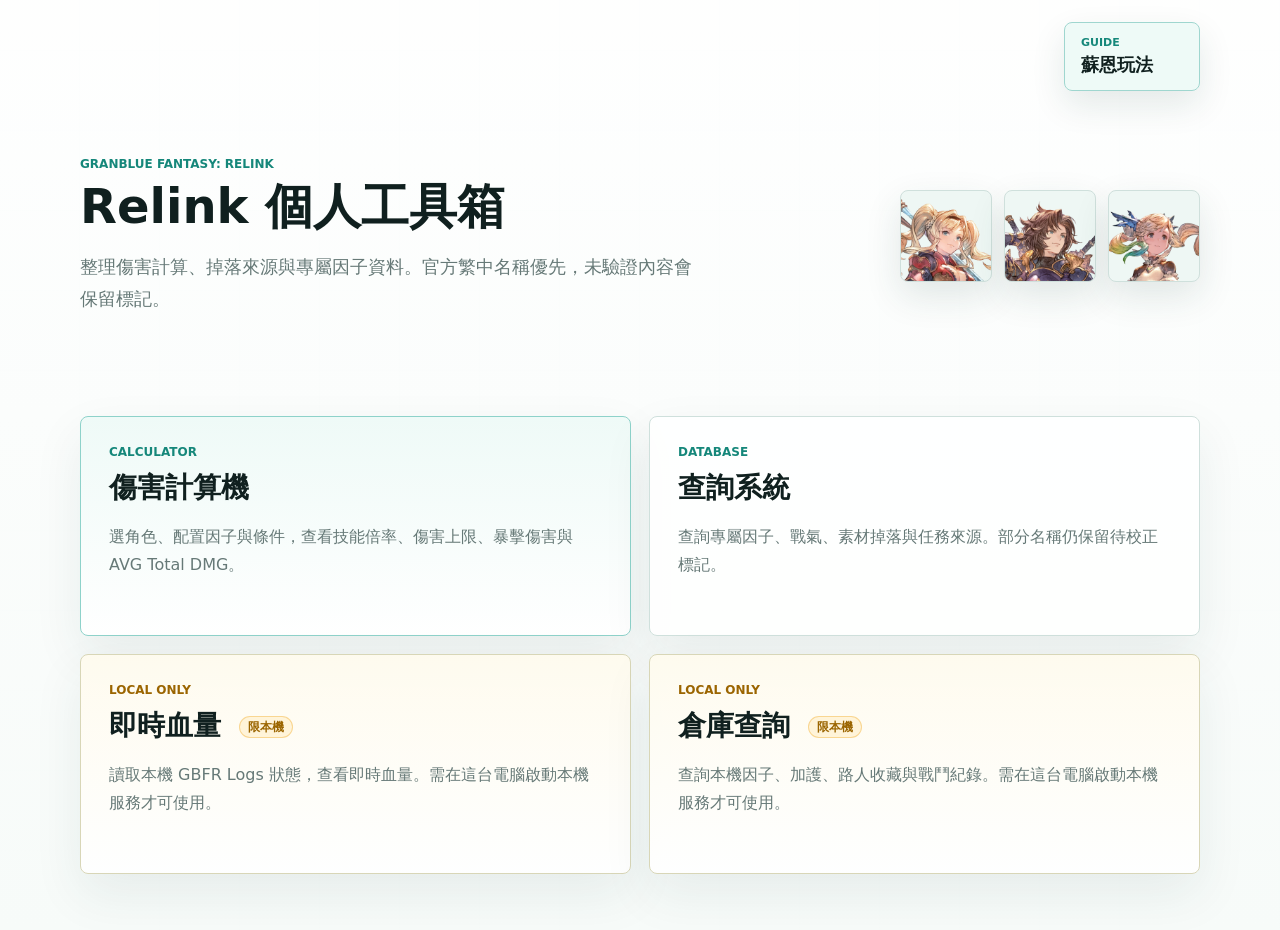
==== commit 6f4af635: "Rename local HP tool link" ====
--- a/index.html
+++ b/index.html
@@ -41,8 +41,8 @@
 
         <a class="tool-card local" href="http://127.0.0.1:8788/">
           <span class="tool-kicker">Local Only</span>
-          <strong>即時血量監控 <em>限本機</em></strong>
-          <span>讀取本機 GBFR Logs 狀態，查看即時血量監控。需在這台電腦啟動本機服務才可使用。</span>
+          <strong>即時血量 <em>限本機</em></strong>
+          <span>讀取本機 GBFR Logs 狀態，查看即時血量。需在這台電腦啟動本機服務才可使用。</span>
         </a>
 
         <a class="tool-card local" href="http://127.0.0.1:8765/">
